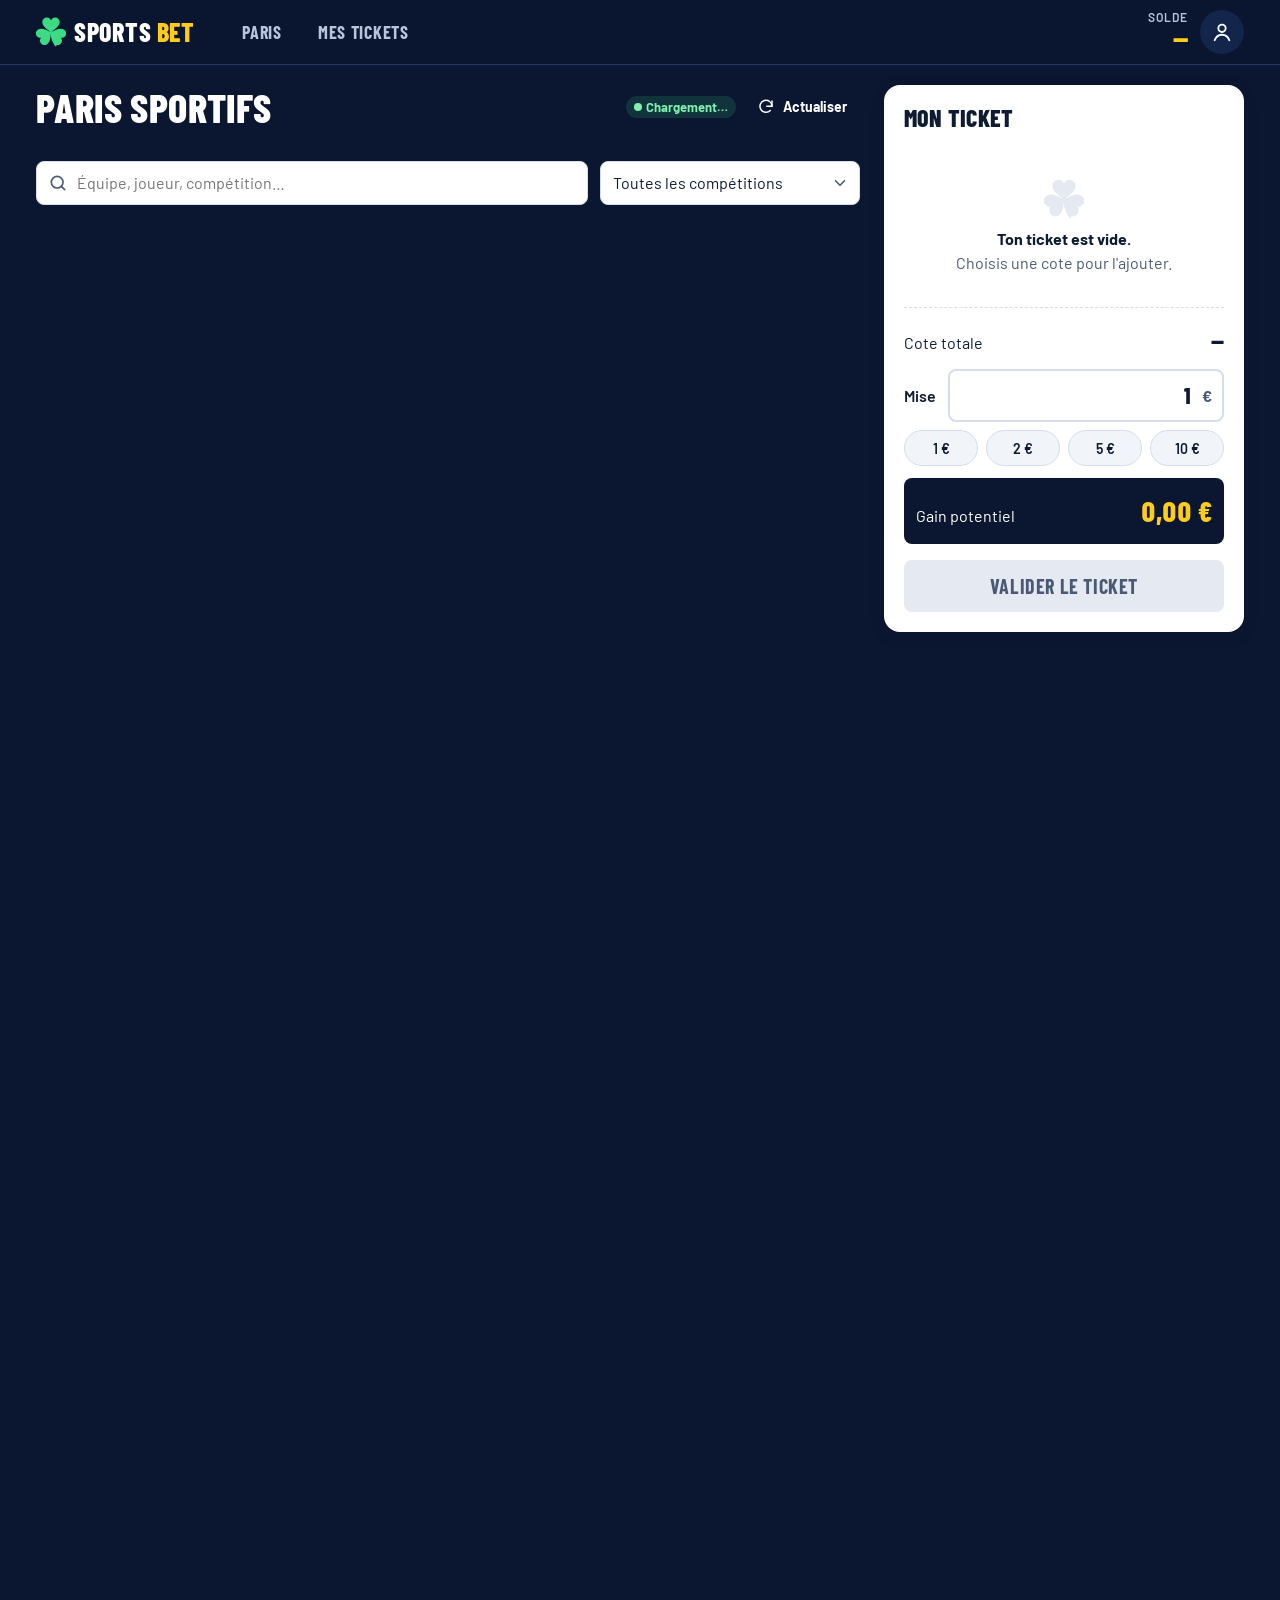
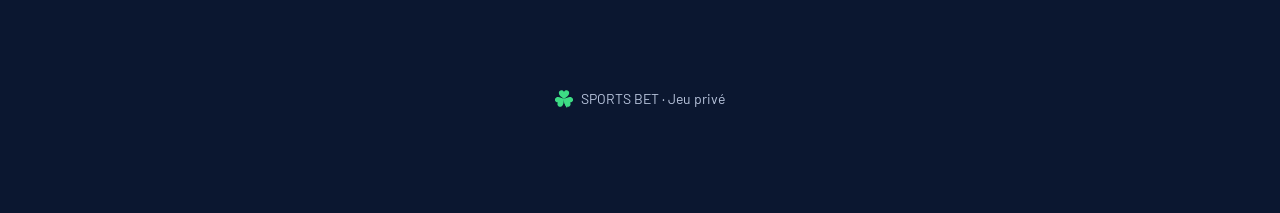
==== index.html @ 2eb3c8a2 "feat(ticket): célébration à l'ouverture d'un ticket gagnant - tampon « GAGNÉ » encré qui s'écrase su" ====
<!doctype html>
<html lang="fr">
<head>
<meta charset="utf-8">
<meta name="viewport" content="width=device-width,initial-scale=1,viewport-fit=cover">
<title>SPORTS BET</title>
<meta name="description" content="SPORTS BET : composez vos combinés, suivez vos tickets et imprimez-les.">
<meta name="theme-color" content="#0b1730">
<link rel="icon" href="favicon.svg" type="image/svg+xml">
<link rel="preload" href="assets/fonts/barlow-latin-400-normal.woff2" as="font" type="font/woff2" crossorigin>
<link rel="preload" href="assets/fonts/barlow-condensed-latin-800-normal.woff2" as="font" type="font/woff2" crossorigin>
<link rel="stylesheet" href="assets/css/tokens.css">
<link rel="stylesheet" href="assets/css/base.css">
<link rel="stylesheet" href="assets/css/components.css">
<link rel="stylesheet" href="assets/css/ticket.css">
<script type="module" src="assets/js/main.js"></script>
</head>
<body>
<svg width="0" height="0" class="sr-only" aria-hidden="true" focusable="false">
  <symbol id="i-trefle" viewBox="-52 -52 104 104">
    <g fill="currentColor">
      <path d="M0 0C-14-10-30-20-30-34C-30-44-22-50-15-50C-8-50-2-46 0-40C2-46 8-50 15-50C22-50 30-44 30-34C30-20 14-10 0 0Z"/>
      <path transform="rotate(120)" d="M0 0C-14-10-30-20-30-34C-30-44-22-50-15-50C-8-50-2-46 0-40C2-46 8-50 15-50C22-50 30-44 30-34C30-20 14-10 0 0Z"/>
      <path transform="rotate(-120)" d="M0 0C-14-10-30-20-30-34C-30-44-22-50-15-50C-8-50-2-46 0-40C2-46 8-50 15-50C22-50 30-44 30-34C30-20 14-10 0 0Z"/>
    </g>
    <path d="M0 0C2 14 6 30 16 46" fill="none" stroke="currentColor" stroke-width="7" stroke-linecap="round"/>
  </symbol>
  <symbol id="i-user" viewBox="0 0 24 24"><g fill="none" stroke="currentColor" stroke-width="2" stroke-linecap="round"><circle cx="12" cy="8" r="4"/><path d="M4 21c1.5-4 4.5-6 8-6s6.5 2 8 6"/></g></symbol>
  <symbol id="i-refresh" viewBox="0 0 24 24"><g fill="none" stroke="currentColor" stroke-width="2" stroke-linecap="round" stroke-linejoin="round"><path d="M20 11a8 8 0 1 0-2.3 5.7"/><path d="M20 4v7h-7"/></g></symbol>
  <symbol id="i-search" viewBox="0 0 24 24"><g fill="none" stroke="currentColor" stroke-width="2" stroke-linecap="round"><circle cx="11" cy="11" r="7"/><path d="m20 20-4-4"/></g></symbol>
  <symbol id="i-close" viewBox="0 0 24 24"><path d="M6 6l12 12M18 6 6 18" fill="none" stroke="currentColor" stroke-width="2.2" stroke-linecap="round"/></symbol>
  <symbol id="i-chevron" viewBox="0 0 24 24"><path d="m6 15 6-6 6 6" fill="none" stroke="currentColor" stroke-width="2.2" stroke-linecap="round" stroke-linejoin="round"/></symbol>
  <symbol id="i-ticket" viewBox="0 0 24 24"><g fill="none" stroke="currentColor" stroke-width="2" stroke-linejoin="round"><path d="M5 3h14v18l-2.3-1.5L14.3 21 12 19.5 9.7 21l-2.4-1.5L5 21z"/><path d="M8.5 8h7M8.5 12h7" stroke-linecap="round"/></g></symbol>
</svg>

<a class="skip-link" href="#contenu">Aller au contenu</a>

<header class="topbar">
  <div class="topbar__inner">
    <a class="brand" href="#paris" aria-label="SPORTS BET, accueil">
      <svg class="brand__mark" aria-hidden="true"><use href="#i-trefle"/></svg>
      <span class="brand__name">SPORTS<span> BET</span></span>
    </a>
    <nav class="tabs" aria-label="Sections">
      <a class="tabs__item" href="#paris" data-view-link="paris">Paris</a>
      <a class="tabs__item" href="#tickets" data-view-link="tickets">Mes tickets <span class="tabs__count num" id="ticket-count"></span></a>
    </nav>
    <div class="wallet">
      <div class="wallet__balance">
        <span class="wallet__label">Solde</span>
        <strong class="wallet__amount num" id="balance" aria-hidden="true">—</strong>
        <span class="sr-only" id="balance-live" aria-live="polite"></span>
      </div>
      <button class="icon-btn icon-btn--dark" id="open-account" type="button" aria-haspopup="dialog">
        <svg aria-hidden="true"><use href="#i-user"/></svg>
        <span class="sr-only">Mon compte</span>
      </button>
    </div>
  </div>
</header>

<main id="contenu" tabindex="-1">
  <section class="view view--paris" id="view-paris" data-view="paris" aria-labelledby="paris-title">
    <div class="catalog">
      <div class="catalog__head">
        <h1 id="paris-title">Paris sportifs</h1>
        <div class="freshness">
          <span class="badge badge--fresh" id="freshness" role="status">Chargement…</span>
          <button class="btn btn--ghost btn--sm" id="refresh" type="button">
            <svg aria-hidden="true"><use href="#i-refresh"/></svg><span>Actualiser</span>
          </button>
        </div>
      </div>

      <div class="chips" id="sport-chips" role="group" aria-label="Filtrer par sport"></div>

      <div class="filters">
        <label class="field field--search">
          <span class="sr-only">Rechercher une équipe ou une compétition</span>
          <svg aria-hidden="true"><use href="#i-search"/></svg>
          <input id="search" type="search" placeholder="Équipe, joueur, compétition…" autocomplete="off" enterkeyhint="search">
        </label>
        <label class="field field--select">
          <span class="sr-only">Compétition</span>
          <select id="competition"><option value="">Toutes les compétitions</option></select>
        </label>
      </div>

      <h2 class="sr-only">Matchs ouverts</h2>
      <p class="catalog__count" id="match-count" aria-live="polite"></p>
      <div class="match-list" id="matches" aria-busy="true"></div>
      <button class="btn btn--outline-light btn--block" id="more-matches" type="button" hidden>Afficher plus de matchs</button>
    </div>

    <aside class="slip surface" id="slip" aria-labelledby="slip-title" data-open="false">
      <button class="slip__handle" id="slip-handle" type="button" aria-expanded="false" aria-controls="slip-body">
        <span class="slip__handle-count num" id="slip-handle-count">0</span>
        <span class="slip__handle-text">Mon ticket</span>
        <span class="slip__handle-odd num" id="slip-handle-odd"></span>
        <svg class="slip__handle-chevron" aria-hidden="true"><use href="#i-chevron"/></svg>
      </button>
      <div class="slip__body" id="slip-body">
        <div class="slip__head">
          <h2 id="slip-title">Mon ticket</h2>
          <span class="slip__type" id="slip-type"></span>
          <button class="link-btn" id="slip-clear" type="button" hidden>Tout effacer</button>
        </div>
        <ul class="slip__picks" id="slip-picks"></ul>
        <div class="slip__empty" id="slip-empty">
          <svg aria-hidden="true"><use href="#i-trefle"/></svg>
          <p><strong>Ton ticket est vide.</strong><br>Choisis une cote pour l'ajouter.</p>
        </div>
        <div class="slip__totals">
          <div class="slip__row"><span>Cote totale</span><strong class="num" id="slip-odd">—</strong></div>
          <div class="stake">
            <label class="stake__label" for="stake">Mise</label>
            <div class="stake__input">
              <input id="stake" type="text" inputmode="decimal" autocomplete="off" value="1" aria-describedby="slip-reason">
              <span aria-hidden="true">€</span>
            </div>
            <div class="stake__quick" role="group" aria-label="Mise rapide">
              <button type="button" class="chip chip--sm" data-stake="1">1 €</button>
              <button type="button" class="chip chip--sm" data-stake="2">2 €</button>
              <button type="button" class="chip chip--sm" data-stake="5">5 €</button>
              <button type="button" class="chip chip--sm" data-stake="10">10 €</button>
            </div>
          </div>
          <div class="slip__row slip__row--gain"><span>Gain potentiel</span><strong class="num" id="slip-gain">0,00 €</strong></div>
        </div>
        <p class="slip__reason" id="slip-reason" aria-live="polite"></p>
        <button class="btn btn--primary btn--block btn--lg" id="validate" type="button" disabled>Valider le ticket</button>
      </div>
    </aside>
  </section>

  <section class="view view--tickets" id="view-tickets" data-view="tickets" aria-labelledby="tickets-title" hidden>
    <div class="tickets-head">
      <h1 id="tickets-title">Mes tickets</h1>
      <p class="tickets-summary num" id="tickets-summary"></p>
    </div>
    <div class="chips" id="ticket-filters" role="group" aria-label="Filtrer les tickets">
      <button type="button" class="chip" data-filter="PENDING" aria-pressed="false">En cours</button>
      <button type="button" class="chip" data-filter="WON" aria-pressed="false">Gagnés</button>
      <button type="button" class="chip" data-filter="LOST" aria-pressed="false">Perdus</button>
      <button type="button" class="chip" data-filter="ALL" aria-pressed="true">Tous</button>
    </div>
    <div class="ticket-list" id="history"></div>
  </section>
</main>

<footer class="footer">
  <svg aria-hidden="true"><use href="#i-trefle"/></svg>
  <p>SPORTS BET · Jeu privé</p>
</footer>

<div class="toasts" id="toasts" aria-live="polite"></div>

<dialog class="dialog" id="account-dialog" aria-labelledby="account-title">
  <div class="dialog__head">
    <h2 id="account-title">Mon compte</h2>
    <button class="icon-btn" type="button" data-close><svg aria-hidden="true"><use href="#i-close"/></svg><span class="sr-only">Fermer</span></button>
  </div>
  <div class="dialog__body">
    <div class="account-card">
      <span>Solde</span>
      <strong class="num" id="account-balance"></strong>
    </div>

    <form class="stack" id="player-form">
      <label class="label" for="player-name">Nom sur les tickets</label>
      <div class="inline-field">
        <input class="input" id="player-name" maxlength="24" autocomplete="nickname">
        <button class="btn btn--secondary" type="submit">Enregistrer</button>
      </div>
    </form>

    <form class="stack" id="credit-form">
      <label class="label" for="credit-amount">Ajouter du crédit</label>
      <div class="inline-field">
        <div class="stake__input stake__input--light">
          <input id="credit-amount" type="text" inputmode="decimal" value="10" autocomplete="off">
          <span aria-hidden="true">€</span>
        </div>
        <button class="btn btn--primary" type="submit">Créditer</button>
      </div>
      <p class="hint">Entre 0,10 € et 10 000 €.</p>
    </form>

    <section class="stack" aria-labelledby="backup-title">
      <h3 id="backup-title">Mes sauvegardes</h3>
      <p class="hint">Tes tickets sont enregistrés dans ce navigateur. Garde une copie pour les retrouver ailleurs ou après un effacement.</p>
      <div class="btn-row">
        <button class="btn btn--secondary" id="backup" type="button">Sauvegarder mes données</button>
        <label class="btn btn--secondary file-btn">Restaurer une sauvegarde<input id="restore" type="file" accept=".json,application/json"></label>
      </div>
    </section>

    <section class="stack" aria-labelledby="favorites-title">
      <h3 id="favorites-title" tabindex="-1">Mes favoris</h3>
      <ul class="fav-list" id="favorites-list"></ul>
    </section>

    <section class="stack" aria-labelledby="prefs-title">
      <h3 id="prefs-title">Préférences</h3>
      <label class="switch">
        <input type="checkbox" id="pref-sound">
        <span class="switch__track" aria-hidden="true"></span>
        <span>Son de l'imprimante</span>
      </label>
    </section>

    <section class="stack" aria-labelledby="tools-title">
      <h3 id="tools-title">Outils</h3>
      <div class="btn-row">
        <button class="btn btn--secondary" id="open-manage" type="button" aria-haspopup="dialog">Gestion des matchs</button>
        <button class="btn btn--danger-ghost" id="reset" type="button">Nouvelle session</button>
      </div>
    </section>

    <section class="stack" aria-labelledby="activity-title">
      <h3 id="activity-title">Activité</h3>
      <ul class="activity" id="activity"></ul>
    </section>
  </div>
</dialog>

<dialog class="dialog" id="manage-dialog" aria-labelledby="manage-title">
  <div class="dialog__head">
    <h2 id="manage-title">Gestion des matchs</h2>
    <button class="icon-btn" type="button" data-close><svg aria-hidden="true"><use href="#i-close"/></svg><span class="sr-only">Fermer</span></button>
  </div>
  <div class="dialog__body">
    <form class="stack" id="match-form">
      <h3>Ajouter un match</h3>
      <div class="form-grid">
        <label class="label">Sport
          <select class="input" id="match-sport">
            <option>Football</option><option>Rugby</option><option>Tennis</option><option>Basketball</option>
            <option>Handball</option><option>Volley-ball</option><option>Hockey sur glace</option><option>Baseball</option>
            <option>Football américain</option><option>Autre</option>
          </select>
        </label>
        <label class="label">Équipe à domicile<input class="input" id="match-home" required maxlength="60" autocomplete="off"></label>
        <label class="label">Équipe à l'extérieur<input class="input" id="match-away" required maxlength="60" autocomplete="off"></label>
      </div>
      <div class="form-grid form-grid--odds">
        <label class="label">Cote 1<input class="input num" id="match-odd-1" inputmode="decimal" value="2,00" required></label>
        <label class="label">Cote N<input class="input num" id="match-odd-n" inputmode="decimal" value="3,00" required></label>
        <label class="label">Cote 2<input class="input num" id="match-odd-2" inputmode="decimal" value="2,00" required></label>
      </div>
      <button class="btn btn--primary" type="submit">Ajouter le match</button>
    </form>

    <section class="stack" aria-labelledby="results-title">
      <h3 id="results-title">Résultats à saisir</h3>
      <p class="hint">Les matchs du catalogue sont réglés automatiquement. Seuls tes matchs ajoutés à la main apparaissent ici.</p>
      <div id="manual-results"></div>
    </section>
  </div>
</dialog>

<dialog class="dialog dialog--small" id="confirm-dialog" aria-labelledby="confirm-title" aria-describedby="confirm-text">
  <form method="dialog">
    <div class="dialog__body">
      <h2 id="confirm-title"></h2>
      <p id="confirm-text"></p>
    </div>
    <div class="dialog__foot">
      <button class="btn btn--secondary" value="cancel">Annuler</button>
      <button class="btn btn--primary" value="ok" id="confirm-ok"></button>
    </div>
  </form>
</dialog>

<dialog class="printer" id="printer" aria-labelledby="printer-title">
  <h2 class="sr-only" id="printer-title">Ticket</h2>
  <div class="printer__rays" aria-hidden="true"></div>
  <div class="printer__flash" aria-hidden="true"></div>
  <canvas class="printer__fx" id="printer-fx" aria-hidden="true"></canvas>
  <p class="sr-only" id="printer-win-live" aria-live="polite"></p>
  <div class="printer__bar">
    <button class="printer__sound" type="button" id="printer-sound" aria-pressed="false">
      <span class="printer__sound-icon" aria-hidden="true"></span><span class="printer__sound-label">Son</span>
    </button>
    <button class="printer__close" type="button" data-ticket-action="close">
      <svg aria-hidden="true"><use href="#i-close"/></svg><span>Fermer</span>
    </button>
  </div>
  <div class="win-banner" aria-hidden="true">
    <span class="win-banner__kicker">Ticket gagnant</span>
    <strong class="win-banner__amount num" id="printer-win-amount"></strong>
  </div>
  <div class="printer__stage">
    <div class="printer__machine" aria-hidden="true">
      <div class="printer__top"><span class="printer__led"></span><span class="printer__vents"></span><span class="printer__brand">SPORTS BET</span></div>
      <div class="printer__slot"></div>
    </div>
    <div class="printer__window">
      <div class="printer__paper" id="printer-paper"></div>
      <div class="printer__head" id="printer-head" aria-hidden="true"></div>
      <button class="win-stamp" type="button" id="printer-stamp" aria-label="Rejouer la célébration">Gagné<small class="num" id="printer-stamp-amount"></small></button>
    </div>
  </div>
  <p class="printer__skip">Touchez l'écran ou appuyez sur Échap pour passer</p>
  <div class="printer__actions" id="printer-actions">
    <button class="btn btn--accent" type="button" data-ticket-action="print">Imprimer</button>
    <button class="btn btn--outline-light" type="button" data-ticket-action="png">Image</button>
    <button class="btn btn--outline-light" type="button" data-ticket-action="pdf">PDF</button>
    <button class="btn btn--outline-light" type="button" data-ticket-action="share" hidden>Partager</button>
  </div>
</dialog>

<div class="print-root" id="print-root" aria-hidden="true"></div>
</body>
</html>
---- assets/css/tokens.css ----
@font-face { font-family: 'Barlow'; font-weight: 400; font-display: swap; src: url(../fonts/barlow-latin-400-normal.woff2) format('woff2'); unicode-range: U+0000-00FF, U+0131, U+0152-0153, U+02BB-02BC, U+02C6, U+02DA, U+02DC, U+0304, U+0308, U+0329, U+2000-206F, U+20AC, U+2122, U+2191, U+2193, U+2212, U+2215, U+FEFF, U+FFFD; }
@font-face { font-family: 'Barlow'; font-weight: 400; font-display: swap; src: url(../fonts/barlow-latin-ext-400-normal.woff2) format('woff2'); unicode-range: U+0100-02BA, U+02BD-02C5, U+02C7-02CC, U+02CE-02D7, U+02DD-02FF, U+1D00-1DBF, U+1E00-1E9F, U+1EF2-1EFF, U+2020, U+20A0-20AB, U+20AD-20C0, U+2113, U+2C60-2C7F, U+A720-A7FF; }
@font-face { font-family: 'Barlow'; font-weight: 600; font-display: swap; src: url(../fonts/barlow-latin-600-normal.woff2) format('woff2'); unicode-range: U+0000-00FF, U+0131, U+0152-0153, U+02BB-02BC, U+02C6, U+02DA, U+02DC, U+0304, U+0308, U+0329, U+2000-206F, U+20AC, U+2122, U+2191, U+2193, U+2212, U+2215, U+FEFF, U+FFFD; }
@font-face { font-family: 'Barlow'; font-weight: 600; font-display: swap; src: url(../fonts/barlow-latin-ext-600-normal.woff2) format('woff2'); unicode-range: U+0100-02BA, U+02BD-02C5, U+02C7-02CC, U+02CE-02D7, U+02DD-02FF, U+1D00-1DBF, U+1E00-1E9F, U+1EF2-1EFF, U+2020, U+20A0-20AB, U+20AD-20C0, U+2113, U+2C60-2C7F, U+A720-A7FF; }
@font-face { font-family: 'Barlow'; font-weight: 700; font-display: swap; src: url(../fonts/barlow-latin-700-normal.woff2) format('woff2'); unicode-range: U+0000-00FF, U+0131, U+0152-0153, U+02BB-02BC, U+02C6, U+02DA, U+02DC, U+0304, U+0308, U+0329, U+2000-206F, U+20AC, U+2122, U+2191, U+2193, U+2212, U+2215, U+FEFF, U+FFFD; }
@font-face { font-family: 'Barlow'; font-weight: 700; font-display: swap; src: url(../fonts/barlow-latin-ext-700-normal.woff2) format('woff2'); unicode-range: U+0100-02BA, U+02BD-02C5, U+02C7-02CC, U+02CE-02D7, U+02DD-02FF, U+1D00-1DBF, U+1E00-1E9F, U+1EF2-1EFF, U+2020, U+20A0-20AB, U+20AD-20C0, U+2113, U+2C60-2C7F, U+A720-A7FF; }
@font-face { font-family: 'Barlow Condensed'; font-weight: 700; font-display: swap; src: url(../fonts/barlow-condensed-latin-700-normal.woff2) format('woff2'); unicode-range: U+0000-00FF, U+0131, U+0152-0153, U+02BB-02BC, U+02C6, U+02DA, U+02DC, U+0304, U+0308, U+0329, U+2000-206F, U+20AC, U+2122, U+2191, U+2193, U+2212, U+2215, U+FEFF, U+FFFD; }
@font-face { font-family: 'Barlow Condensed'; font-weight: 700; font-display: swap; src: url(../fonts/barlow-condensed-latin-ext-700-normal.woff2) format('woff2'); unicode-range: U+0100-02BA, U+02BD-02C5, U+02C7-02CC, U+02CE-02D7, U+02DD-02FF, U+1D00-1DBF, U+1E00-1E9F, U+1EF2-1EFF, U+2020, U+20A0-20AB, U+20AD-20C0, U+2113, U+2C60-2C7F, U+A720-A7FF; }
@font-face { font-family: 'Barlow Condensed'; font-weight: 800; font-display: swap; src: url(../fonts/barlow-condensed-latin-800-normal.woff2) format('woff2'); unicode-range: U+0000-00FF, U+0131, U+0152-0153, U+02BB-02BC, U+02C6, U+02DA, U+02DC, U+0304, U+0308, U+0329, U+2000-206F, U+20AC, U+2122, U+2191, U+2193, U+2212, U+2215, U+FEFF, U+FFFD; }
@font-face { font-family: 'Barlow Condensed'; font-weight: 800; font-display: swap; src: url(../fonts/barlow-condensed-latin-ext-800-normal.woff2) format('woff2'); unicode-range: U+0100-02BA, U+02BD-02C5, U+02C7-02CC, U+02CE-02D7, U+02DD-02FF, U+1D00-1DBF, U+1E00-1E9F, U+1EF2-1EFF, U+2020, U+20A0-20AB, U+20AD-20C0, U+2113, U+2C60-2C7F, U+A720-A7FF; }

:root {
  --bg: #0b1730;
  --bg-raised: #13254a;
  --bg-line: #22386a;
  --surface: #ffffff;
  --surface-2: #f1f4f9;
  --surface-3: #e4e9f2;
  --border: #d5dcea;
  --text: #0d1b33;
  --text-muted: #4a5a74;
  --text-inverse: #ffffff;
  --text-inverse-muted: #b8c4dc;

  --primary: #1d5cff;
  --primary-hover: #0f47e0;
  --primary-soft: #e3ebff;
  --accent: #ffcc1a;
  --accent-hover: #ffd84d;
  --accent-ink: #0d1b33;
  --brand: #3ddc84;

  --success: #0b7a40;
  --success-soft: #dff5e8;
  --success-ink: #0b5c31;
  --danger: #c62f2f;
  --danger-soft: #fde2e2;
  --danger-ink: #9b1c1c;
  --warning: #f29d38;
  --warning-soft: #fff0d9;
  --warning-ink: #7a3d00;
  --void: #5b6678;
  --void-soft: #eceff3;
  --void-ink: #3d4757;
  --pending-soft: #e3ebff;
  --pending-ink: #173f9e;

  --paper: #fffdf4;
  --paper-ink: #111111;

  --font-display: 'Barlow Condensed', 'Arial Narrow', 'Roboto Condensed', 'Helvetica Neue', system-ui, sans-serif;
  --font-text: 'Barlow', system-ui, -apple-system, 'Segoe UI', Roboto, Arial, sans-serif;
  --font-mono: 'JetBrains Mono', ui-monospace, 'SF Mono', Menlo, Consolas, 'DejaVu Sans Mono', monospace;

  --s1: 4px;
  --s2: 8px;
  --s3: 12px;
  --s4: 16px;
  --s5: 20px;
  --s6: 24px;
  --s8: 32px;
  --s10: 40px;
  --s12: 48px;

  --r-sm: 8px;
  --r-md: 12px;
  --r-lg: 16px;
  --r-pill: 999px;

  --shadow-sm: 0 1px 2px rgb(11 23 48 / .08);
  --shadow-md: 0 4px 16px rgb(11 23 48 / .12);
  --shadow-lg: 0 16px 40px rgb(0 0 0 / .32);

  --t-fast: 150ms;
  --t-base: 200ms;
  --t-slow: 250ms;
  --ease: cubic-bezier(.2, .7, .3, 1);

  --tap: 44px;
  --header-h: 64px;
  --content-max: 1240px;
  --slip-w: 360px;
}
---- assets/css/base.css ----
*, *::before, *::after { box-sizing: border-box; }

html {
  -webkit-text-size-adjust: 100%;
  color-scheme: light;
  scroll-padding-top: calc(var(--header-h) + var(--s4));
}

body {
  margin: 0;
  min-height: 100vh;
  background: var(--bg);
  color: var(--text-inverse);
  font: 400 1rem/1.5 var(--font-text);
  -webkit-font-smoothing: antialiased;
  overflow-x: hidden;
}

h1, h2, h3 {
  margin: 0;
  font-family: var(--font-display);
  font-weight: 800;
  line-height: 1.1;
  letter-spacing: .01em;
}

p { margin: 0; }

button, input, select {
  font: inherit;
  color: inherit;
}

button { cursor: pointer; }
button:disabled { cursor: not-allowed; }

a { color: inherit; }

img, svg { display: block; max-width: 100%; }

:focus-visible {
  outline: 3px solid var(--accent);
  outline-offset: 2px;
}

.surface :focus-visible,
dialog :focus-visible {
  outline-color: var(--primary);
}

.sr-only {
  position: absolute;
  width: 1px;
  height: 1px;
  margin: -1px;
  padding: 0;
  overflow: hidden;
  clip: rect(0 0 0 0);
  white-space: nowrap;
  border: 0;
}

.skip-link {
  position: absolute;
  left: var(--s4);
  top: -100px;
  z-index: 100;
  padding: var(--s3) var(--s4);
  border-radius: var(--r-sm);
  background: var(--accent);
  color: var(--accent-ink);
  font-weight: 700;
  text-decoration: none;
}
.skip-link:focus { top: var(--s2); }

[hidden] { display: none !important; }

.num { font-variant-numeric: tabular-nums; }

@media (prefers-reduced-motion: reduce) {
  *, *::before, *::after {
    animation-duration: .01ms !important;
    animation-iteration-count: 1 !important;
    transition-duration: .01ms !important;
    scroll-behavior: auto !important;
  }
}
---- assets/css/components.css ----
/* ---------- Boutons ---------- */
.btn {
  display: inline-flex;
  align-items: center;
  justify-content: center;
  gap: var(--s2);
  min-height: var(--tap);
  padding: var(--s2) var(--s5);
  border: 1px solid transparent;
  border-radius: var(--r-sm);
  font-weight: 700;
  line-height: 1.2;
  text-align: center;
  text-decoration: none;
  transition: background-color var(--t-fast) var(--ease), border-color var(--t-fast) var(--ease), color var(--t-fast) var(--ease), transform var(--t-fast) var(--ease);
}
.btn:active:not(:disabled) { transform: scale(.98); }
.btn svg { width: 18px; height: 18px; flex: none; }
.btn--sm { min-height: 36px; padding: var(--s1) var(--s3); font-size: .875rem; }
.btn--lg { min-height: 52px; font-family: var(--font-display); font-size: 1.25rem; letter-spacing: .03em; text-transform: uppercase; }
.btn--block { width: 100%; }

.btn--primary { background: var(--primary); color: #fff; }
.btn--primary:hover:not(:disabled) { background: var(--primary-hover); }
.btn--primary:disabled { background: var(--surface-3); color: var(--text-muted); }

.btn--accent { background: var(--accent); color: var(--accent-ink); }
.btn--accent:hover { background: var(--accent-hover); }

.btn--secondary { background: var(--surface); border-color: var(--border); color: var(--text); }
.btn--secondary:hover { border-color: var(--primary); color: var(--primary); }

.btn--danger-ghost { background: transparent; border-color: var(--danger-soft); color: var(--danger); }
.btn--danger-ghost:hover { background: var(--danger-soft); }

.btn--ghost { background: transparent; color: var(--text-inverse); }
.btn--ghost:hover { background: var(--bg-raised); }

.btn--outline-light { background: transparent; border-color: var(--bg-line); color: var(--text-inverse); }
.btn--outline-light:hover { border-color: var(--text-inverse-muted); background: var(--bg-raised); }

.btn--ghost-light { background: transparent; color: var(--text-inverse-muted); }
.btn--ghost-light:hover { color: var(--text-inverse); }

.icon-btn {
  display: inline-grid;
  place-items: center;
  width: var(--tap);
  height: var(--tap);
  flex: none;
  border: 0;
  border-radius: var(--r-pill);
  background: transparent;
  color: var(--text-muted);
  transition: background-color var(--t-fast) var(--ease), color var(--t-fast) var(--ease);
}
.icon-btn svg { width: 22px; height: 22px; }
.icon-btn:hover { background: var(--surface-2); color: var(--text); }
.icon-btn--dark { background: var(--bg-raised); color: var(--text-inverse); }
.icon-btn--dark:hover { background: var(--bg-line); color: var(--text-inverse); }

.link-btn {
  min-height: var(--tap);
  padding: 0 var(--s2);
  border: 0;
  background: none;
  color: var(--primary);
  font-weight: 600;
  font-size: .875rem;
  text-decoration: underline;
  text-underline-offset: 3px;
}

/* ---------- Chips ---------- */
.chips {
  display: flex;
  gap: var(--s2);
  margin: 0 calc(-1 * var(--s4));
  padding: var(--s1) var(--s4) var(--s3);
  overflow-x: auto;
  scrollbar-width: none;
  scroll-snap-type: x proximity;
}
.chips::-webkit-scrollbar { display: none; }

.chip {
  display: inline-flex;
  align-items: center;
  gap: var(--s2);
  flex: none;
  min-height: var(--tap);
  padding: 0 var(--s4);
  border: 1px solid var(--bg-line);
  border-radius: var(--r-pill);
  background: var(--bg-raised);
  color: var(--text-inverse);
  font-weight: 600;
  white-space: nowrap;
  scroll-snap-align: start;
  transition: background-color var(--t-fast) var(--ease), border-color var(--t-fast) var(--ease), color var(--t-fast) var(--ease);
}
.chip:hover { border-color: var(--text-inverse-muted); }
.chip[aria-pressed="true"] { background: var(--text-inverse); border-color: var(--text-inverse); color: var(--bg); }
.chip__count { color: var(--text-inverse-muted); font-weight: 400; font-size: .875rem; }
.chip[aria-pressed="true"] .chip__count { color: var(--text-muted); }
.chip--sm { min-height: 36px; padding: 0 var(--s3); font-size: .875rem; }
.surface .chip { background: var(--surface-2); border-color: var(--border); color: var(--text); }
.surface .chip:hover { border-color: var(--primary); }

/* ---------- Badges ---------- */
.badge {
  display: inline-flex;
  align-items: center;
  gap: var(--s1);
  padding: 2px var(--s2);
  border-radius: var(--r-pill);
  font-size: .8125rem;
  font-weight: 700;
  line-height: 1.4;
  white-space: nowrap;
}
.badge::before { content: ''; width: 8px; height: 8px; border-radius: 50%; background: currentColor; }
.badge--fresh { background: rgb(61 220 132 / .14); color: #7ff0b0; }
.badge--late { background: rgb(242 157 56 / .16); color: #ffc27a; }
.badge--stale { background: rgb(255 92 92 / .18); color: #ffa3a3; }
.badge--error { background: rgb(255 92 92 / .18); color: #ffa3a3; }

.status {
  display: inline-flex;
  align-items: center;
  padding: 2px var(--s2);
  border-radius: var(--r-sm);
  font-family: var(--font-display);
  font-size: .875rem;
  font-weight: 800;
  letter-spacing: .06em;
  text-transform: uppercase;
}
.status--PENDING { background: var(--pending-soft); color: var(--pending-ink); }
.status--WON { background: var(--success-soft); color: var(--success-ink); }
.status--LOST { background: var(--danger-soft); color: var(--danger-ink); }
.status--VOID { background: var(--void-soft); color: var(--void-ink); }

/* ---------- Champs ---------- */
.field { position: relative; display: block; }
.field--search svg { position: absolute; left: var(--s3); top: 50%; width: 20px; height: 20px; transform: translateY(-50%); color: var(--text-muted); pointer-events: none; }
.field input, .field select, .input {
  width: 100%;
  min-height: var(--tap);
  padding: var(--s2) var(--s3);
  border: 1px solid var(--border);
  border-radius: var(--r-sm);
  background: var(--surface);
  color: var(--text);
}
.field--search input { padding-left: 40px; }
.field select, select.input { appearance: none; padding-right: 36px; background: var(--surface) url("data:image/svg+xml,%3Csvg xmlns='http://www.w3.org/2000/svg' viewBox='0 0 24 24'%3E%3Cpath d='m6 9 6 6 6-6' fill='none' stroke='%234a5a74' stroke-width='2.2' stroke-linecap='round' stroke-linejoin='round'/%3E%3C/svg%3E") right 10px center / 18px no-repeat; }
.input:focus, .field input:focus, .field select:focus { border-color: var(--primary); }
.label { display: grid; gap: var(--s1); font-size: .875rem; font-weight: 600; color: var(--text); }
.hint { font-size: .875rem; color: var(--text-muted); }

.switch { display: inline-flex; align-items: center; gap: var(--s3); min-height: var(--tap); cursor: pointer; font-weight: 600; }
.switch input { position: absolute; opacity: 0; width: 1px; height: 1px; }
.switch__track { position: relative; width: 44px; height: 26px; flex: none; border-radius: var(--r-pill); background: var(--surface-3); box-shadow: inset 0 0 0 1px #7d8aa3; transition: background-color var(--t-fast) var(--ease); }
.switch__track::after { content: ''; position: absolute; left: 3px; top: 3px; width: 20px; height: 20px; border-radius: 50%; background: #fff; box-shadow: var(--shadow-sm); transition: transform var(--t-base) var(--ease); }
.switch input:checked + .switch__track { background: var(--primary); }
.switch input:checked + .switch__track::after { transform: translateX(18px); }
.switch input:focus-visible + .switch__track { outline: 3px solid var(--primary); outline-offset: 2px; }

/* ---------- En-tête ---------- */
.topbar {
  position: sticky;
  top: 0;
  z-index: 20;
  background: rgb(11 23 48 / .92);
  backdrop-filter: blur(10px);
  border-bottom: 1px solid var(--bg-line);
}
.topbar__inner {
  display: flex;
  align-items: center;
  gap: var(--s4);
  max-width: var(--content-max);
  min-height: var(--header-h);
  margin: 0 auto;
  padding: var(--s2) var(--s4);
}
.brand { display: inline-flex; align-items: center; gap: var(--s2); min-height: var(--tap); color: var(--text-inverse); text-decoration: none; }
.brand__mark { width: 30px; height: 30px; color: var(--brand); transition: transform var(--t-slow) var(--ease); }
.brand:hover .brand__mark { transform: rotate(-12deg); }
.brand__name { font-family: var(--font-display); font-size: 1.625rem; font-weight: 800; letter-spacing: .02em; line-height: 1; }
.brand__name span { color: var(--accent); }

.tabs { display: flex; gap: var(--s1); margin-left: var(--s4); }
.tabs__item {
  display: inline-flex;
  align-items: center;
  gap: var(--s2);
  min-height: var(--tap);
  padding: 0 var(--s4);
  border-radius: var(--r-sm);
  color: var(--text-inverse-muted);
  font-family: var(--font-display);
  font-size: 1.125rem;
  font-weight: 700;
  letter-spacing: .04em;
  text-transform: uppercase;
  text-decoration: none;
  transition: color var(--t-fast) var(--ease), background-color var(--t-fast) var(--ease);
}
.tabs__item:hover { color: var(--text-inverse); }
.tabs__item[aria-current="page"] { color: var(--text-inverse); box-shadow: inset 0 -3px 0 var(--accent); border-radius: var(--r-sm) var(--r-sm) 0 0; }
.tabs__count:not(:empty) { min-width: 22px; padding: 0 6px; border-radius: var(--r-pill); background: var(--bg-line); color: var(--text-inverse); font-family: var(--font-text); font-size: .75rem; letter-spacing: 0; line-height: 22px; text-align: center; }

.wallet { display: flex; align-items: center; gap: var(--s3); margin-left: auto; }
.wallet__balance { display: grid; justify-items: end; line-height: 1.1; }
.wallet__label { font-size: .75rem; font-weight: 600; letter-spacing: .08em; text-transform: uppercase; color: var(--text-inverse-muted); }
.wallet__amount { font-family: var(--font-display); font-size: 1.625rem; font-weight: 800; color: var(--accent); }
.wallet__amount.is-up { animation: pulse-up var(--t-slow) var(--ease) 2; }
.wallet__amount.is-down { animation: pulse-down var(--t-slow) var(--ease) 2; }
@keyframes pulse-up { 50% { transform: scale(1.08); color: #7ff0b0; } }
@keyframes pulse-down { 50% { transform: scale(.94); color: #fff; } }

/* ---------- Mise en page ---------- */
main { display: block; max-width: var(--content-max); margin: 0 auto; padding: var(--s5) var(--s4) var(--s12); }
main:focus { outline: none; }
.view--paris { display: grid; grid-template-columns: minmax(0, 1fr) var(--slip-w); gap: var(--s6); align-items: start; }

.catalog__head { display: flex; flex-wrap: wrap; align-items: center; justify-content: space-between; gap: var(--s3); margin-bottom: var(--s4); }
.catalog__head h1, .tickets-head h1 { font-size: clamp(1.75rem, 5vw, 2.5rem); text-transform: uppercase; }
.freshness { display: flex; flex-wrap: wrap; align-items: center; gap: var(--s2); min-width: 0; }
.freshness .badge { white-space: normal; }
.filters { display: grid; grid-template-columns: minmax(0, 1fr) minmax(0, 260px); gap: var(--s3); margin-bottom: var(--s3); }
.catalog__count { min-height: 1.5em; margin-bottom: var(--s3); font-size: .875rem; color: var(--text-inverse-muted); }

/* ---------- Carte match ---------- */
.match-list { display: grid; gap: var(--s3); margin-bottom: var(--s4); }
.match-list[aria-busy="true"] { min-height: 150vh; }
.match {
  display: grid;
  grid-template-columns: minmax(0, 1fr) auto;
  align-items: center;
  gap: var(--s3) var(--s5);
  padding: var(--s4) var(--s5);
  border-radius: var(--r-md);
  background: var(--surface);
  color: var(--text);
  box-shadow: var(--shadow-sm);
}
.match__meta { display: flex; flex-wrap: wrap; align-items: center; gap: var(--s1) var(--s2); margin-bottom: var(--s1); font-size: .8125rem; color: var(--text-muted); }
.match__sport { font-weight: 700; color: var(--text); }
.match__close { font-weight: 600; }
.match__close--soon { color: var(--danger-ink); }
.match__teams { display: grid; gap: 2px; font-family: var(--font-display); font-size: 1.3125rem; font-weight: 700; letter-spacing: .01em; overflow-wrap: anywhere; }
.match__market { display: inline-block; margin-top: var(--s1); padding: 1px var(--s2); border-radius: var(--r-sm); background: var(--surface-2); font-size: .8125rem; font-weight: 600; color: var(--text-muted); }

.odds { display: grid; grid-auto-flow: column; grid-auto-columns: 76px; gap: var(--s2); }
.odd {
  display: grid;
  align-content: center;
  justify-items: center;
  gap: 2px;
  min-height: 56px;
  padding: var(--s1) var(--s2);
  border: 1px solid var(--border);
  border-radius: var(--r-sm);
  background: var(--surface-2);
  color: var(--text);
  transition: background-color var(--t-fast) var(--ease), border-color var(--t-fast) var(--ease), transform var(--t-fast) var(--ease), box-shadow var(--t-fast) var(--ease);
}
.odd:hover:not(:disabled) { border-color: var(--primary); background: var(--primary-soft); }
.odd:active:not(:disabled) { transform: scale(.96); }
.odd__label { max-width: 100%; overflow: hidden; font-size: .8125rem; font-weight: 600; color: var(--text-muted); text-overflow: ellipsis; white-space: nowrap; }
.odd__value { font-family: var(--font-display); font-size: 1.3125rem; font-weight: 800; line-height: 1; }
.odd[aria-pressed="true"] { border-color: #d9a900; background: var(--accent); box-shadow: 0 0 0 2px var(--accent), 0 4px 12px rgb(255 204 26 / .35); }
.odd[aria-pressed="true"] .odd__label { color: var(--accent-ink); }
.odd:disabled { opacity: .5; }

.more { grid-column: 1 / -1; }
.more summary {
  display: inline-flex;
  align-items: center;
  gap: var(--s2);
  min-height: var(--tap);
  padding: 0 var(--s4);
  border: 1px solid var(--border);
  border-radius: var(--r-sm);
  color: var(--primary);
  font-weight: 700;
  cursor: pointer;
  list-style: none;
}
.more summary::-webkit-details-marker { display: none; }
.more summary::after { content: ''; width: 8px; height: 8px; border: solid currentColor; border-width: 0 2px 2px 0; transform: rotate(45deg) translateY(-2px); transition: transform var(--t-fast) var(--ease); }
.more[open] summary::after { transform: rotate(-135deg) translateY(-2px); }
.odds--list { grid-auto-flow: row; grid-template-columns: repeat(auto-fill, minmax(150px, 1fr)); margin-top: var(--s3); }
.odds--list .odd { grid-template-columns: minmax(0, 1fr) auto; justify-items: start; gap: var(--s2); min-height: var(--tap); padding: var(--s2) var(--s3); }
.odds--list .odd__label { white-space: normal; text-align: left; color: var(--text); }
.odds--list .odd__value { font-size: 1.125rem; }

.more--markets > summary { color: var(--text); background: var(--surface-2); border-color: var(--surface-2); }
.more--markets > summary:hover { border-color: var(--primary); }
.markets { display: grid; gap: var(--s4); margin-top: var(--s3); padding-top: var(--s3); border-top: 1px solid var(--surface-3); }
.market { display: grid; gap: var(--s2); }
.market .odds--list { margin-top: 0; }
.market__title { margin: 0; font-family: var(--font-display); font-size: 1.0625rem; font-weight: 700; letter-spacing: .02em; color: var(--text); }
details.market > summary {
  display: flex;
  align-items: center;
  gap: var(--s2);
  min-height: var(--tap);
  padding: 0 var(--s3);
  border: 1px solid var(--border);
  border-radius: var(--r-sm);
  cursor: pointer;
  list-style: none;
}
details.market > summary::-webkit-details-marker { display: none; }
details.market > summary::after { content: ''; width: 8px; height: 8px; margin-left: var(--s2); border: solid var(--text-muted); border-width: 0 2px 2px 0; transform: rotate(45deg) translateY(-2px); transition: transform var(--t-fast) var(--ease); }
details.market[open] > summary::after { transform: rotate(-135deg) translateY(-2px); }
details.market > summary:hover { border-color: var(--primary); }
.market__count { margin-left: auto; font-family: var(--font-text); font-size: .8125rem; font-weight: 600; color: var(--text-muted); }

.match--skeleton { min-height: 104px; }
.skeleton { display: block; border-radius: var(--r-sm); background: linear-gradient(90deg, var(--surface-2) 0%, var(--surface-3) 50%, var(--surface-2) 100%) 0 0 / 200% 100%; animation: shimmer 1.2s linear infinite; }
@keyframes shimmer { to { background-position: -200% 0; } }

.empty-state { display: grid; justify-items: center; gap: var(--s3); padding: var(--s10) var(--s5); border: 1px dashed var(--bg-line); border-radius: var(--r-md); color: var(--text-inverse-muted); text-align: center; }
.empty-state svg { width: 48px; height: 48px; color: var(--bg-line); }
.empty-state strong { color: var(--text-inverse); font-size: 1.125rem; }

/* ---------- Favoris ---------- */
.match__top { display: flex; align-items: center; gap: var(--s1); margin-bottom: var(--s1); }
.match__top .match__meta { margin-bottom: 0; }
.star {
  position: relative;
  display: inline-grid;
  place-items: center;
  flex: none;
  width: 36px;
  height: 36px;
  margin: -8px 0 -8px -9px;
  border: 0;
  border-radius: 50%;
  background: transparent;
  color: #7d8aa3;
  transition: color var(--t-fast) var(--ease), background-color var(--t-fast) var(--ease);
}
.star::after { content: ''; position: absolute; inset: -4px; }
.star svg { width: 20px; height: 20px; fill: none; stroke: currentColor; stroke-width: 1.8; stroke-linejoin: round; transition: transform var(--t-base) var(--ease); }
.star:hover, .star[aria-expanded="true"] { background: var(--surface-2); color: #b88a00; }
.star:active svg { transform: scale(.8); }
.star[data-on="true"] { color: #b88a00; }
.star[data-on="true"] svg { fill: var(--accent); stroke: #b88a00; animation: star-pop var(--t-slow) var(--ease); }
@keyframes star-pop { 50% { transform: scale(1.3) rotate(12deg); } }
.match--fav { box-shadow: inset 4px 0 0 var(--accent), var(--shadow-sm); }

.fav-panel { grid-column: 1 / -1; display: flex; flex-wrap: wrap; align-items: center; gap: var(--s2); padding: var(--s3); border-radius: var(--r-sm); background: var(--surface-2); animation: slide-in var(--t-slow) var(--ease); }
.fav-panel__label { margin-right: var(--s1); font-size: .75rem; font-weight: 700; letter-spacing: .08em; text-transform: uppercase; color: var(--text-muted); }
.fav-chip {
  display: inline-flex;
  align-items: center;
  gap: 6px;
  min-height: 40px;
  padding: 0 var(--s3);
  border: 1px solid var(--border);
  border-radius: var(--r-pill);
  background: var(--surface);
  color: var(--text);
  font-weight: 600;
  transition: background-color var(--t-fast) var(--ease), border-color var(--t-fast) var(--ease);
}
.fav-chip:hover { border-color: #d9a900; }
.fav-chip svg { width: 16px; height: 16px; fill: none; stroke: currentColor; stroke-width: 2; stroke-linejoin: round; }
.fav-chip[aria-pressed="true"] { border-color: #d9a900; background: var(--accent); color: var(--accent-ink); }
.fav-chip[aria-pressed="true"] svg { fill: currentColor; }
.chip--fav svg { width: 16px; height: 16px; fill: var(--accent); }
.chip--fav[aria-pressed="true"] svg { fill: #b88a00; }

.fav-list { display: grid; margin: 0; padding: 0; list-style: none; }
.fav-item { display: flex; align-items: center; justify-content: space-between; gap: var(--s2); padding: var(--s1) 0; border-bottom: 1px solid var(--surface-3); }
.fav-item:last-child { border: 0; }
.fav-item small { display: block; font-size: .8125rem; color: var(--text-muted); }

/* ---------- Panier ---------- */
.slip {
  position: sticky;
  top: calc(var(--header-h) + var(--s4));
  max-height: calc(100vh - var(--header-h) - var(--s8));
  overflow: auto;
  border-radius: var(--r-lg);
  background: var(--surface);
  color: var(--text);
  box-shadow: var(--shadow-md);
}
.slip__handle { display: none; }
.slip__body { display: grid; gap: var(--s4); padding: var(--s5); }
.slip__head { display: flex; align-items: center; gap: var(--s2); }
.slip__head h2 { font-size: 1.5rem; text-transform: uppercase; }
.slip__type { padding: 2px var(--s2); border-radius: var(--r-sm); background: var(--bg); color: var(--text-inverse); font-family: var(--font-display); font-size: .875rem; font-weight: 700; letter-spacing: .05em; text-transform: uppercase; }
.slip__type:empty { display: none; }
.slip__head .link-btn { margin-left: auto; }

.slip__picks { display: grid; gap: var(--s2); margin: 0; padding: 0; list-style: none; }
.slip-pick {
  display: grid;
  grid-template-columns: minmax(0, 1fr) auto auto;
  align-items: center;
  gap: var(--s1) var(--s2);
  padding: var(--s3);
  border-radius: var(--r-sm);
  background: var(--surface-2);
  animation: slide-in var(--t-slow) var(--ease);
}
@keyframes slide-in { from { opacity: 0; transform: translateY(-6px); } }
.slip-pick__match { font-size: .8125rem; color: var(--text-muted); overflow-wrap: anywhere; }
.slip-pick__choice { font-weight: 700; overflow-wrap: anywhere; }
.slip-pick__odd { grid-row: 1 / 3; grid-column: 2; font-family: var(--font-display); font-size: 1.25rem; font-weight: 800; }
.slip-pick .icon-btn { grid-row: 1 / 3; grid-column: 3; width: 36px; height: 36px; margin-right: -6px; }
.slip-pick .icon-btn svg { width: 18px; height: 18px; }
.slip-pick--closed { background: var(--danger-soft); }
.slip-pick--closed .slip-pick__odd { font-family: var(--font-text); font-size: .8125rem; font-weight: 700; color: var(--danger-ink); text-transform: uppercase; }

.slip__empty { display: grid; justify-items: center; gap: var(--s2); padding: var(--s4) 0; color: var(--text-muted); text-align: center; }
.slip__empty svg { width: 40px; height: 40px; color: var(--surface-3); }
.slip__empty strong { color: var(--text); }

.slip__totals { display: grid; gap: var(--s3); padding-top: var(--s4); border-top: 1px dashed var(--border); }
.slip__row { display: flex; align-items: baseline; justify-content: space-between; gap: var(--s3); }
.slip__row strong { font-family: var(--font-display); font-size: 1.375rem; font-weight: 800; }
.slip__row--gain { padding: var(--s3); border-radius: var(--r-sm); background: var(--bg); color: var(--text-inverse); }
.slip__row--gain strong { color: var(--accent); font-size: 1.75rem; }

.stake { display: grid; grid-template-columns: auto minmax(0, 1fr); align-items: center; gap: var(--s2) var(--s3); }
.stake__label { font-weight: 600; }
.stake__input { position: relative; }
.stake__input input {
  width: 100%;
  min-height: var(--tap);
  padding: var(--s2) 32px var(--s2) var(--s3);
  border: 2px solid var(--border);
  border-radius: var(--r-sm);
  background: var(--surface);
  color: var(--text);
  font-family: var(--font-display);
  font-size: 1.375rem;
  font-weight: 800;
  text-align: right;
}
.stake__input input:focus { border-color: var(--primary); }
.stake__input span { position: absolute; right: var(--s3); top: 50%; transform: translateY(-50%); font-weight: 700; color: var(--text-muted); }
.stake__quick { grid-column: 1 / -1; display: grid; grid-template-columns: repeat(4, 1fr); gap: var(--s2); }
.stake__quick .chip { justify-content: center; padding: 0; }
.stake__quick .chip[aria-pressed="true"] { background: var(--bg); border-color: var(--bg); color: var(--text-inverse); }
.stake__input--light input { font-size: 1.125rem; }

.slip__reason { min-height: 1.4em; font-size: .875rem; font-weight: 600; color: var(--warning-ink); }
.slip__reason:empty { display: none; }

/* ---------- Tickets ---------- */
.tickets-head { display: flex; flex-wrap: wrap; align-items: baseline; justify-content: space-between; gap: var(--s2) var(--s4); margin-bottom: var(--s4); }
.tickets-summary { color: var(--text-inverse-muted); }
.tickets-summary strong { color: var(--text-inverse); }
.ticket-list { display: grid; grid-template-columns: repeat(auto-fill, minmax(min(100%, 360px), 1fr)); gap: var(--s4); margin-top: var(--s2); }
.ticket-card { display: grid; grid-template-rows: auto 1fr auto; overflow: hidden; border-radius: var(--r-md); background: var(--surface); color: var(--text); box-shadow: var(--shadow-sm); }
.ticket-card__head { display: flex; flex-wrap: wrap; align-items: center; gap: var(--s2); padding: var(--s4) var(--s4) var(--s3); }
.ticket-card__type { font-family: var(--font-display); font-weight: 700; text-transform: uppercase; letter-spacing: .04em; }
.ticket-card__date { margin-left: auto; font-size: .8125rem; color: var(--text-muted); }
.ticket-card__picks { display: grid; gap: var(--s2); margin: 0; padding: 0 var(--s4) var(--s3); list-style: none; }
.ticket-card__pick { display: grid; grid-template-columns: 20px minmax(0, 1fr) auto; gap: var(--s2); font-size: .9375rem; }
.ticket-card__pick small { display: block; color: var(--text-muted); font-size: .8125rem; }
.verdict { width: 20px; height: 20px; margin-top: 2px; border-radius: 50%; display: grid; place-items: center; font-size: .6875rem; font-weight: 800; }
.verdict--WON { background: var(--success); color: #fff; }
.verdict--LOST { background: var(--danger); color: #fff; }
.verdict--VOID { background: var(--void); color: #fff; }
.verdict--PENDING { border: 2px solid var(--surface-3); }
.ticket-card__foot { display: grid; grid-template-columns: repeat(3, auto) 1fr; align-items: end; gap: var(--s2) var(--s4); padding: var(--s3) var(--s4); border-top: 1px dashed var(--border); background: var(--surface-2); }
.kv { display: grid; gap: 0; margin: 0; }
.kv dt { font-size: .75rem; font-weight: 600; letter-spacing: .04em; text-transform: uppercase; color: var(--text-muted); }
.kv dd { margin: 0; font-family: var(--font-display); font-size: 1.125rem; font-weight: 800; }
.kv--gain dd { color: var(--success-ink); }
.ticket-card[data-status="LOST"] .kv--gain dd { color: var(--text-muted); text-decoration: line-through; }
.ticket-card__foot .btn { justify-self: end; }
.ticket-card__id { font-family: var(--font-mono); font-size: .75rem; color: var(--text-muted); }

/* ---------- Dialogs ---------- */
.dialog {
  width: min(560px, calc(100vw - var(--s8)));
  max-height: min(90vh, 900px);
  padding: 0;
  border: 0;
  border-radius: var(--r-lg);
  background: var(--surface);
  color: var(--text);
  box-shadow: var(--shadow-lg);
}
.dialog::backdrop { background: rgb(5 12 26 / .7); backdrop-filter: blur(2px); }
.dialog[open] { animation: dialog-in var(--t-slow) var(--ease); }
@keyframes dialog-in { from { opacity: 0; transform: translateY(12px) scale(.98); } }
.dialog__head { position: sticky; top: 0; z-index: 1; display: flex; align-items: center; justify-content: space-between; gap: var(--s3); padding: var(--s4) var(--s4) var(--s3) var(--s5); background: var(--surface); border-bottom: 1px solid var(--surface-3); }
.dialog__head h2 { font-size: 1.5rem; text-transform: uppercase; }
.dialog__body { display: grid; gap: var(--s6); padding: var(--s5); }
.dialog__body h3 { font-size: 1.125rem; text-transform: uppercase; }
.dialog__foot { display: flex; justify-content: flex-end; gap: var(--s2); padding: 0 var(--s5) var(--s5); }
.dialog--small { width: min(420px, calc(100vw - var(--s8))); }
.dialog--small .dialog__body { gap: var(--s3); }
.dialog--small h2 { font-size: 1.5rem; }

.stack { display: grid; gap: var(--s2); }
.inline-field { display: flex; gap: var(--s2); }
.inline-field > :first-child { flex: 1; min-width: 0; }
.btn-row { display: flex; flex-wrap: wrap; gap: var(--s2); }
.file-btn { position: relative; overflow: hidden; }
.file-btn input { position: absolute; inset: 0; opacity: 0; cursor: pointer; }
.file-btn:focus-within { outline: 3px solid var(--primary); outline-offset: 2px; }
.form-grid { display: grid; grid-template-columns: repeat(3, minmax(0, 1fr)); gap: var(--s3); }

.account-card { display: flex; align-items: baseline; justify-content: space-between; padding: var(--s4) var(--s5); border-radius: var(--r-md); background: var(--bg); color: var(--text-inverse-muted); font-weight: 600; text-transform: uppercase; letter-spacing: .06em; font-size: .8125rem; }
.account-card strong { font-family: var(--font-display); font-size: 2rem; color: var(--accent); letter-spacing: 0; }

.activity { display: grid; margin: 0; padding: 0; list-style: none; }
.activity li { display: grid; grid-template-columns: minmax(0, 1fr) auto; gap: 0 var(--s3); padding: var(--s2) 0; border-bottom: 1px solid var(--surface-3); }
.activity li:last-child { border: 0; }
.activity small { color: var(--text-muted); font-size: .8125rem; }
.activity strong { text-align: right; }
.activity .plus { color: var(--success-ink); }

.result-row { display: grid; grid-template-columns: minmax(0, 1fr) 200px; align-items: center; gap: var(--s3); padding: var(--s2) 0; border-bottom: 1px solid var(--surface-3); }
.result-row:last-child { border: 0; }

/* ---------- Toasts ---------- */
.toasts { position: fixed; left: 50%; bottom: calc(var(--s5) + env(safe-area-inset-bottom)); z-index: 60; display: grid; gap: var(--s2); width: min(440px, calc(100vw - var(--s8))); transform: translateX(-50%); pointer-events: none; }
.toast { display: flex; align-items: center; gap: var(--s3); padding: var(--s3) var(--s4); border-radius: var(--r-md); background: var(--text-inverse); color: var(--text); box-shadow: var(--shadow-lg); font-weight: 600; pointer-events: auto; animation: toast-in var(--t-slow) var(--ease); }
.toast::before { content: ''; width: 10px; height: 10px; flex: none; border-radius: 50%; background: var(--primary); }
.toast--success::before { background: var(--success); }
.toast--error::before { background: var(--danger); }
.toast.is-leaving { animation: toast-out var(--t-base) var(--ease) forwards; }
@keyframes toast-in { from { opacity: 0; transform: translateY(12px); } }
@keyframes toast-out { to { opacity: 0; transform: translateY(8px); } }

.toast__action { margin-left: auto; min-height: 36px; padding: 0 var(--s3); border: 0; border-radius: var(--r-sm); background: var(--bg); color: var(--accent); font-weight: 800; }
.toast__action:hover { background: var(--bg-raised); }

.ticket-card--new-win { box-shadow: 0 0 0 2px var(--accent), 0 0 28px rgb(255 204 26 / .35); animation: new-win-glow 2.4s ease-in-out infinite; }
@keyframes new-win-glow { 50% { box-shadow: 0 0 0 2px var(--accent), 0 0 44px rgb(255 204 26 / .6); } }
.ticket-card__new { padding: 2px var(--s2); border-radius: var(--r-sm); background: var(--accent); color: var(--accent-ink); font-family: var(--font-display); font-size: .875rem; font-weight: 800; letter-spacing: .04em; text-transform: uppercase; }
.tabs__item[data-new-win]::after { content: ''; width: 9px; height: 9px; margin-left: -4px; border-radius: 50%; background: var(--accent); box-shadow: 0 0 10px var(--accent); animation: dot-pulse 1.2s ease-in-out infinite; }
@keyframes dot-pulse { 50% { opacity: .35; } }

/* ---------- Pied ---------- */
.footer { display: flex; align-items: center; justify-content: center; gap: var(--s2); padding: var(--s6) var(--s4) calc(var(--s8) + 72px); color: var(--text-inverse-muted); font-size: .875rem; }
.footer svg { width: 18px; height: 18px; color: var(--brand); }

/* ---------- Responsive ---------- */
@media (max-width: 1080px) {
  .match { grid-template-columns: 1fr; }
  .odds { grid-auto-columns: 1fr; }
}

@media (max-width: 900px) {
  :root { --header-h: 108px; }
  .topbar__inner { flex-wrap: wrap; gap: 0 var(--s3); padding-bottom: 0; }
  .tabs { order: 3; width: 100%; margin: 0; }
  .tabs__item { flex: 1; justify-content: center; }
  .view--paris { grid-template-columns: minmax(0, 1fr); }

  .slip {
    position: fixed;
    left: 0;
    right: 0;
    bottom: 0;
    top: auto;
    z-index: 30;
    max-height: 88vh;
    border-radius: var(--r-lg) var(--r-lg) 0 0;
    box-shadow: 0 -8px 32px rgb(0 0 0 / .35);
    overflow: hidden;
    display: grid;
    grid-template-rows: auto minmax(0, 1fr);
    transition: transform var(--t-slow) var(--ease);
  }
  .slip[data-empty="true"] { transform: translateY(100%); }
  .slip__handle {
    display: flex;
    align-items: center;
    gap: var(--s3);
    width: 100%;
    min-height: 60px;
    padding: var(--s2) var(--s5) calc(var(--s2) + env(safe-area-inset-bottom));
    border: 0;
    background: var(--bg-raised);
    color: var(--text-inverse);
    font-family: var(--font-display);
    font-size: 1.25rem;
    font-weight: 800;
    text-transform: uppercase;
    letter-spacing: .03em;
  }
  .slip__handle-count { display: grid; place-items: center; min-width: 28px; height: 28px; padding: 0 6px; border-radius: var(--r-pill); background: var(--accent); color: var(--accent-ink); font-size: 1rem; }
  .slip__handle-odd { margin-left: auto; color: var(--accent); }
  .slip__handle-chevron { width: 22px; height: 22px; transition: transform var(--t-base) var(--ease); }
  .slip[data-open="true"] .slip__handle-chevron { transform: rotate(180deg); }
  .slip[data-open="false"] .slip__body { display: none; }
  .slip__body { overflow: auto; padding-bottom: calc(var(--s5) + env(safe-area-inset-bottom)); }
  .slip__head h2 { display: none; }
}

@media (max-width: 600px) {
  main { padding-top: var(--s4); }
  .brand__name { font-size: 1.375rem; }
  .brand__mark { width: 26px; height: 26px; }
  .wallet__amount { font-size: 1.375rem; }
  .filters { grid-template-columns: 1fr; }
  #refresh span { position: absolute; width: 1px; height: 1px; overflow: hidden; clip: rect(0 0 0 0); }
  #refresh { min-width: var(--tap); min-height: var(--tap); }
  .catalog__head { flex-wrap: nowrap; align-items: flex-start; flex-direction: column; }
  .match { padding: var(--s3) var(--s4); }
  .match__teams { font-size: 1.1875rem; }
  .form-grid { grid-template-columns: 1fr; }
  .form-grid--odds { grid-template-columns: repeat(3, minmax(0, 1fr)); }
  .result-row { grid-template-columns: 1fr; }
  .ticket-card__foot { grid-template-columns: repeat(3, auto); }
  .ticket-card__foot .btn { grid-column: 1 / -1; justify-self: stretch; }
  .dialog { width: 100vw; max-width: 100vw; max-height: 100dvh; margin: auto 0 0; border-radius: var(--r-lg) var(--r-lg) 0 0; }
  .dialog--small { margin: auto; width: calc(100vw - var(--s8)); border-radius: var(--r-lg); }
  .inline-field { flex-wrap: wrap; }
}
---- assets/css/ticket.css ----
.printer {
  width: 100vw;
  max-width: 100vw;
  height: 100dvh;
  max-height: 100dvh;
  margin: 0;
  padding: 0 var(--s4) 0;
  border: 0;
  background: radial-gradient(120% 70% at 50% 0%, #1d3263 0%, var(--bg) 62%);
  color: var(--text-inverse);
  overflow-y: auto;
  overscroll-behavior: contain;
}
.printer[open] { display: flex; flex-direction: column; align-items: center; }
.printer::backdrop { background: var(--bg); }

/* ---------- Barre haute : son + fermer ---------- */
.printer__bar {
  position: sticky;
  top: 0;
  z-index: 5;
  display: flex;
  justify-content: space-between;
  align-items: center;
  width: calc(100% + var(--s8));
  margin: 0 calc(-1 * var(--s4));
  padding: var(--s3) var(--s4);
  background: linear-gradient(to bottom, rgb(11 23 48 / .9) 60%, transparent);
}
.printer__close, .printer__sound {
  display: inline-flex;
  align-items: center;
  gap: var(--s2);
  min-height: var(--tap);
  padding: 0 var(--s4);
  border: 1px solid rgb(255 255 255 / .22);
  border-radius: var(--r-pill);
  background: rgb(255 255 255 / .1);
  color: var(--text-inverse);
  font-weight: 700;
  backdrop-filter: blur(6px);
  transition: background-color var(--t-fast) var(--ease), border-color var(--t-fast) var(--ease), transform var(--t-fast) var(--ease);
}
.printer__close:hover, .printer__sound:hover { background: rgb(255 255 255 / .2); border-color: rgb(255 255 255 / .45); }
.printer__close:active, .printer__sound:active { transform: scale(.96); }
.printer__close svg { width: 18px; height: 18px; }
.printer__sound { color: var(--text-inverse-muted); font-weight: 600; }
.printer__sound[aria-pressed="true"] { color: var(--accent); border-color: rgb(255 204 26 / .5); }
.printer__sound-icon { width: 18px; height: 18px; background: currentColor; mask: url("data:image/svg+xml,%3Csvg xmlns='http://www.w3.org/2000/svg' viewBox='0 0 24 24'%3E%3Cpath d='M4 9h4l5-4v14l-5-4H4z'/%3E%3C/svg%3E") center / contain no-repeat; }
.printer__sound[aria-pressed="true"] .printer__sound-icon { mask-image: url("data:image/svg+xml,%3Csvg xmlns='http://www.w3.org/2000/svg' viewBox='0 0 24 24'%3E%3Cpath d='M4 9h4l5-4v14l-5-4H4z'/%3E%3Cpath d='M16 8.5a5 5 0 0 1 0 7M18.5 6a8.5 8.5 0 0 1 0 12' fill='none' stroke='%23000' stroke-width='2' stroke-linecap='round'/%3E%3C/svg%3E"); }

/* ---------- Imprimante ---------- */
.printer__stage { width: min(380px, 100%); margin-top: var(--s2); }
.printer__machine {
  position: relative;
  z-index: 2;
  height: 104px;
  border-radius: 22px 22px 14px 14px;
  background: linear-gradient(180deg, #3a4a76 0%, #26325a 55%, #1c2545 100%);
  box-shadow: 0 2px 0 #52639a inset, 0 -2px 0 #141b33 inset, 0 20px 34px rgb(0 0 0 / .5);
}
.printer__top { display: flex; align-items: center; gap: var(--s3); padding: var(--s4) var(--s5); }
.printer__led { width: 10px; height: 10px; border-radius: 50%; background: var(--brand); box-shadow: 0 0 10px var(--brand); }
.printer__vents { width: 54px; height: 10px; background: repeating-linear-gradient(90deg, #141b33 0 3px, transparent 3px 7px); border-radius: 2px; opacity: .8; }
.printer__brand { margin-left: auto; font-family: var(--font-display); font-weight: 800; letter-spacing: .14em; color: #93a3cf; }
.printer__slot {
  position: absolute;
  left: 18px;
  right: 18px;
  bottom: 18px;
  height: 12px;
  border-radius: 6px;
  background: linear-gradient(#000, #0b1020);
  box-shadow: inset 0 3px 5px #000, 0 1px 0 #5a6ba3;
}
.printer[data-state="printing"] .printer__machine { animation: buzz 90ms linear infinite; }
.printer[data-state="printing"] .printer__led { animation: led 260ms steps(2) infinite; }
@keyframes buzz { 25% { transform: translate(.5px, .3px); } 75% { transform: translate(-.5px, -.2px); } }
@keyframes led { 50% { opacity: .25; } }

/* ---------- Papier ---------- */
.printer__window { position: relative; z-index: 1; margin: -24px 28px 0; }
.printer__window::before {
  content: '';
  position: absolute;
  inset: 0 0 auto;
  z-index: 2;
  height: 22px;
  background: linear-gradient(rgb(0 0 0 / .45), transparent);
  pointer-events: none;
}
.printer__paper { transform-origin: 50% 0; filter: drop-shadow(0 6px 10px rgb(0 0 0 / .3)); }
.printer[data-state="printing"] .printer__paper { clip-path: inset(0 0 100% 0); }
.printer[data-state="done"] .printer__paper { animation: paper-tear 700ms var(--ease) forwards; }
.ticket-svg { display: block; width: 100%; height: auto; }

/* Bande d'encre fraîche : les dernières lignes imprimées apparaissent pâles puis foncent. */
.printer__head {
  position: absolute;
  inset: 0 0 auto;
  z-index: 1;
  height: 30px;
  opacity: 0;
  pointer-events: none;
  background: linear-gradient(to bottom, rgb(255 253 244 / 0) 0%, rgb(255 253 244 / .82) 92%, rgb(120 110 90 / .35) 100%);
  box-shadow: 0 7px 9px -5px rgb(0 0 0 / .55);
}
.printer[data-state="printing"] .printer__head { opacity: 1; }

@keyframes paper-tear {
  0% { transform: translateY(0); }
  10% { transform: translateY(-6px); }
  22% { transform: translateY(2px); }
  60% { transform: translateY(24px) rotate(-1.6deg); }
  100% { transform: translateY(16px) rotate(-.9deg); filter: drop-shadow(0 24px 28px rgb(0 0 0 / .55)); }
}

.printer__skip { margin: var(--s5) 0 0; color: var(--text-inverse-muted); font-size: .875rem; }
.printer:not([data-state="printing"]) .printer__skip { display: none; }

/* ---------- Actions ---------- */
.printer__actions {
  position: sticky;
  bottom: 0;
  z-index: 4;
  display: grid;
  grid-template-columns: repeat(auto-fit, minmax(120px, 1fr));
  gap: var(--s2);
  width: min(560px, 100%);
  margin-top: auto;
  padding: var(--s8) 0 calc(var(--s5) + env(safe-area-inset-bottom));
  background: linear-gradient(to top, var(--bg) 72%, transparent);
}
.printer[data-state="printing"] .printer__actions { visibility: hidden; }
.printer[data-state="done"] .printer__actions { animation: fade-up var(--t-slow) var(--ease) 450ms both; }
@keyframes fade-up { from { opacity: 0; transform: translateY(8px); } }

.printer__stage { position: relative; z-index: 1; }

/* ---------- Ticket gagnant ---------- */
.printer__rays, .printer__flash, .printer__fx { position: fixed; pointer-events: none; }
.printer__rays {
  left: 50%;
  top: 46%;
  z-index: 0;
  width: 170vmax;
  height: 170vmax;
  opacity: 0;
  background: repeating-conic-gradient(from 0deg, rgb(255 204 26 / .2) 0deg 7deg, transparent 7deg 18deg);
  -webkit-mask-image: radial-gradient(circle, #000 0%, rgb(0 0 0 / .6) 22%, transparent 55%);
  mask-image: radial-gradient(circle, #000 0%, rgb(0 0 0 / .6) 22%, transparent 55%);
  transform: translate(-50%, -50%);
  transition: opacity 900ms var(--ease);
}
.printer[data-win] .printer__rays { opacity: 1; animation: rays 40s linear infinite; }
.printer[data-win-stage="intro"] .printer__rays { opacity: .25; }
@keyframes rays { to { transform: translate(-50%, -50%) rotate(360deg); } }

.printer__flash { inset: 0; z-index: 7; background: radial-gradient(circle at 50% 45%, #fff 0%, rgb(255 236 160 / .9) 30%, transparent 70%); opacity: 0; }
.printer[data-win-stage="party"] .printer__flash { animation: flash 650ms var(--ease) both; }
@keyframes flash { 0% { opacity: .85; } 100% { opacity: 0; } }

.printer__fx { inset: 0; z-index: 6; width: 100vw; height: 100vh; }

.printer[data-win] .printer__machine, .printer[data-win] .printer__window::before, .printer[data-win] .printer__head { display: none; }
.printer[data-win] .printer__window { margin-top: var(--s4); }
.printer[data-win] .printer__paper { animation: none; filter: drop-shadow(0 0 32px rgb(255 204 26 / .35)) drop-shadow(0 22px 28px rgb(0 0 0 / .5)); }
.printer[data-win-stage="party"] .printer__paper { animation: impact 420ms cubic-bezier(.3, 1.6, .5, 1); }
@keyframes impact {
  0% { transform: translateY(0) scale(1); }
  18% { transform: translateY(10px) scale(.975) rotate(.6deg); }
  45% { transform: translateY(-4px) scale(1.01) rotate(-.4deg); }
  100% { transform: none; }
}

.win-banner { display: none; position: relative; z-index: 2; text-align: center; margin-top: var(--s2); }
.printer[data-win] .win-banner { display: grid; justify-items: center; gap: 2px; }
.win-banner__kicker { font-family: var(--font-display); font-size: 1rem; font-weight: 800; letter-spacing: .32em; text-transform: uppercase; color: var(--brand); }
.win-banner__amount {
  font-family: var(--font-display);
  font-size: clamp(3rem, 14vw, 4.75rem);
  font-weight: 800;
  line-height: 1;
  background: linear-gradient(180deg, #fff6c2 0%, #ffd84d 45%, #f2a900 100%);
  -webkit-background-clip: text;
  background-clip: text;
  color: transparent;
  filter: drop-shadow(0 0 22px rgb(255 204 26 / .55)) drop-shadow(0 4px 0 #8a5a00);
}
.printer[data-win-stage="intro"] .win-banner, .printer[data-win-stage="slam"] .win-banner { opacity: 0; transform: translateY(-14px) scale(.9); }
.printer[data-win-stage="party"] .win-banner { animation: banner-in 700ms cubic-bezier(.2, 1.5, .4, 1) both; }
@keyframes banner-in { from { opacity: 0; transform: translateY(-18px) scale(.7); } }

.win-stamp {
  position: absolute;
  z-index: 3;
  left: 50%;
  top: 34%;
  display: none;
  padding: 10px 26px 8px;
  border: 0;
  border-radius: 14px;
  background: transparent;
  color: #0e8a49;
  box-shadow: inset 0 0 0 5px currentColor, inset 0 0 0 9px transparent, inset 0 0 0 11px currentColor;
  font-family: var(--font-display);
  font-size: clamp(2.75rem, 13vw, 4.25rem);
  font-weight: 800;
  letter-spacing: .08em;
  line-height: 1;
  text-transform: uppercase;
  mix-blend-mode: multiply;
  opacity: .94;
  cursor: pointer;
  transform: translate(-50%, -50%) rotate(-14deg);
  -webkit-mask-image: url("data:image/svg+xml,%3Csvg xmlns='http://www.w3.org/2000/svg' width='240' height='240'%3E%3Cfilter id='n'%3E%3CfeTurbulence type='fractalNoise' baseFrequency='.09' numOctaves='4' seed='7'/%3E%3CfeColorMatrix values='0 0 0 0 0 0 0 0 0 0 0 0 0 0 0 0 0 0 -5 3.9'/%3E%3C/filter%3E%3Crect width='100%25' height='100%25' filter='url(%23n)'/%3E%3C/svg%3E");
  mask-image: url("data:image/svg+xml,%3Csvg xmlns='http://www.w3.org/2000/svg' width='240' height='240'%3E%3Cfilter id='n'%3E%3CfeTurbulence type='fractalNoise' baseFrequency='.09' numOctaves='4' seed='7'/%3E%3CfeColorMatrix values='0 0 0 0 0 0 0 0 0 0 0 0 0 0 0 0 0 0 -5 3.9'/%3E%3C/filter%3E%3Crect width='100%25' height='100%25' filter='url(%23n)'/%3E%3C/svg%3E");
}
.win-stamp small { display: block; margin-top: 6px; font-size: .34em; letter-spacing: .1em; }
.win-stamp:focus-visible { outline: 3px solid var(--accent); outline-offset: 6px; mix-blend-mode: normal; -webkit-mask-image: none; mask-image: none; }
.printer[data-win] .win-stamp { display: block; }
.printer[data-win-stage="intro"] .win-stamp { opacity: 0; }
.printer[data-win-stage="slam"] .win-stamp, .printer[data-win-stage="party"] .win-stamp { animation: stamp-slam 420ms cubic-bezier(.5, 0, .75, .4) both; }
@keyframes stamp-slam {
  0% { opacity: 0; transform: translate(-50%, -50%) rotate(-4deg) scale(3.2); }
  75% { opacity: .95; transform: translate(-50%, -50%) rotate(-14deg) scale(.92); }
  88% { transform: translate(-50%, -50%) rotate(-14deg) scale(1.04); }
  100% { opacity: .9; transform: translate(-50%, -50%) rotate(-14deg) scale(1); }
}
.printer[data-win-stage="party"] .printer__window::after {
  content: '';
  position: absolute;
  left: 50%;
  top: 34%;
  z-index: 2;
  width: 240px;
  height: 240px;
  border: 4px solid rgb(255 204 26 / .8);
  border-radius: 50%;
  pointer-events: none;
  animation: shock 700ms var(--ease) both;
}
@keyframes shock {
  from { opacity: 1; transform: translate(-50%, -50%) scale(.3); }
  to { opacity: 0; transform: translate(-50%, -50%) scale(2.4); border-width: 1px; }
}

.print-root { display: none; }

@media (max-width: 600px) {
  .printer__actions { grid-template-columns: 1fr 1fr; }
}

@media (prefers-reduced-motion: reduce) {
  .printer[data-state="done"] .printer__paper { animation: none; transform: translateY(16px) rotate(-.9deg); }
}

@media print {
  html, body { background: #fff !important; }
  body > *:not(.print-root) { display: none !important; }
  .print-root { display: block !important; width: 80mm; margin: 0 auto; }
  .print-root .ticket-svg { width: 80mm; height: auto; }
}
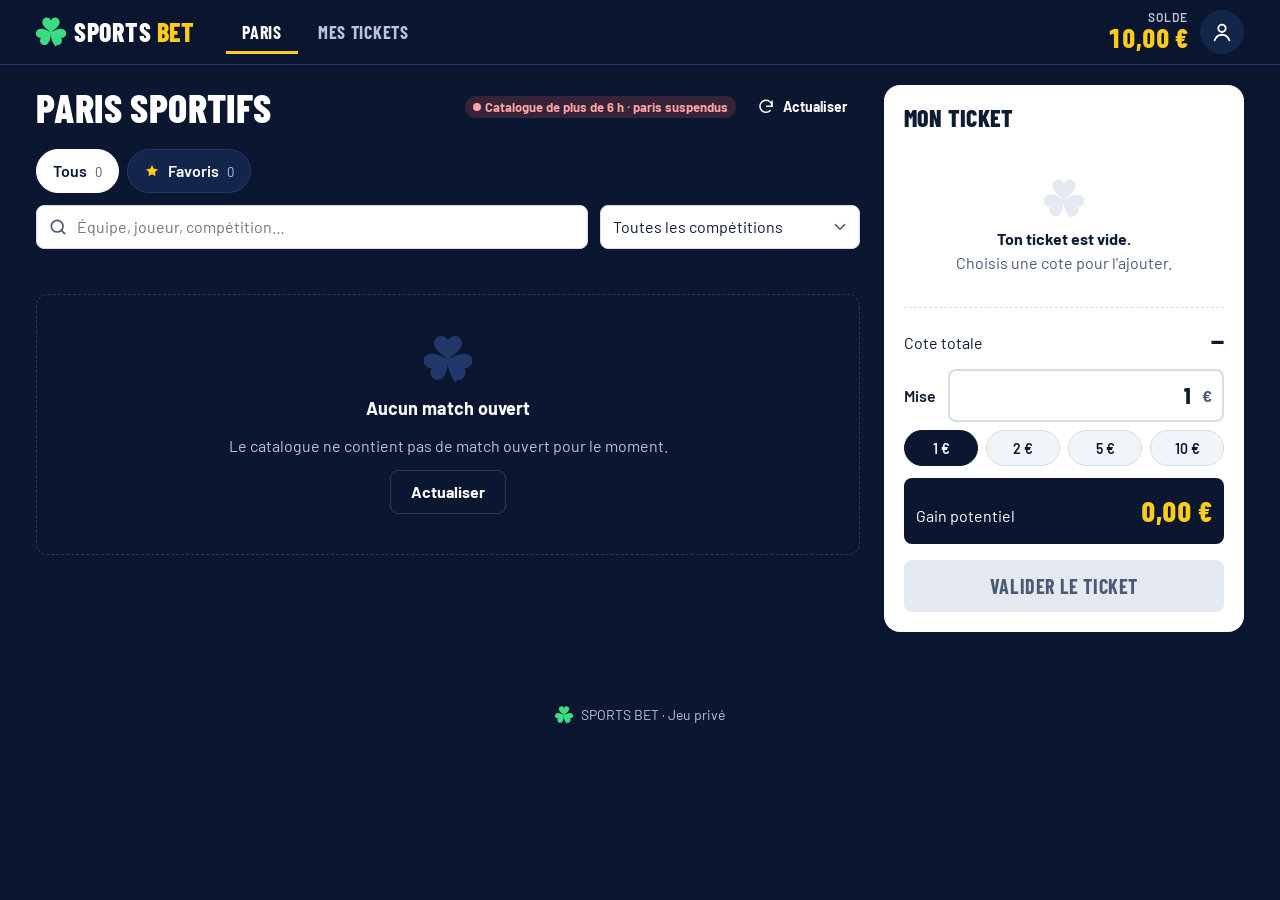
==== commit d3517d84: "feat(ticket): tampon GAGNÉ dans une zone dédiée et bouton Rejouer - le layout d'un ticket gagné rése" ====
--- a/index.html
+++ b/index.html
@@ -298,7 +298,10 @@
     <div class="printer__window">
       <div class="printer__paper" id="printer-paper"></div>
       <div class="printer__head" id="printer-head" aria-hidden="true"></div>
-      <button class="win-stamp" type="button" id="printer-stamp" aria-label="Rejouer la célébration">Gagné<small class="num" id="printer-stamp-amount"></small></button>
+      <button class="win-stamp" type="button" id="printer-stamp" tabindex="-1" aria-hidden="true"></button>
+      <button class="win-replay" type="button" id="printer-replay">
+        <svg aria-hidden="true"><use href="#i-refresh"/></svg><span>Rejouer</span><span class="sr-only"> la célébration</span>
+      </button>
     </div>
   </div>
   <p class="printer__skip">Touchez l'écran ou appuyez sur Échap pour passer</p>
--- a/assets/css/components.css
+++ b/assets/css/components.css
@@ -537,15 +537,6 @@
 .toast.is-leaving { animation: toast-out var(--t-base) var(--ease) forwards; }
 @keyframes toast-in { from { opacity: 0; transform: translateY(12px); } }
 @keyframes toast-out { to { opacity: 0; transform: translateY(8px); } }
-
-.toast__action { margin-left: auto; min-height: 36px; padding: 0 var(--s3); border: 0; border-radius: var(--r-sm); background: var(--bg); color: var(--accent); font-weight: 800; }
-.toast__action:hover { background: var(--bg-raised); }
-
-.ticket-card--new-win { box-shadow: 0 0 0 2px var(--accent), 0 0 28px rgb(255 204 26 / .35); animation: new-win-glow 2.4s ease-in-out infinite; }
-@keyframes new-win-glow { 50% { box-shadow: 0 0 0 2px var(--accent), 0 0 44px rgb(255 204 26 / .6); } }
-.ticket-card__new { padding: 2px var(--s2); border-radius: var(--r-sm); background: var(--accent); color: var(--accent-ink); font-family: var(--font-display); font-size: .875rem; font-weight: 800; letter-spacing: .04em; text-transform: uppercase; }
-.tabs__item[data-new-win]::after { content: ''; width: 9px; height: 9px; margin-left: -4px; border-radius: 50%; background: var(--accent); box-shadow: 0 0 10px var(--accent); animation: dot-pulse 1.2s ease-in-out infinite; }
-@keyframes dot-pulse { 50% { opacity: .35; } }
 
 /* ---------- Pied ---------- */
 .footer { display: flex; align-items: center; justify-content: center; gap: var(--s2); padding: var(--s6) var(--s4) calc(var(--s8) + 72px); color: var(--text-inverse-muted); font-size: .875rem; }
--- a/assets/css/ticket.css
+++ b/assets/css/ticket.css
@@ -194,44 +194,61 @@
 .win-stamp {
   position: absolute;
   z-index: 3;
-  left: 50%;
-  top: 34%;
+  left: var(--stamp-x, 50%);
+  top: var(--stamp-y, 30%);
   display: none;
-  padding: 10px 26px 8px;
+  width: var(--stamp-w, 72%);
+  padding: 0;
   border: 0;
-  border-radius: 14px;
   background: transparent;
-  color: #0e8a49;
-  box-shadow: inset 0 0 0 5px currentColor, inset 0 0 0 9px transparent, inset 0 0 0 11px currentColor;
-  font-family: var(--font-display);
-  font-size: clamp(2.75rem, 13vw, 4.25rem);
-  font-weight: 800;
-  letter-spacing: .08em;
-  line-height: 1;
-  text-transform: uppercase;
   mix-blend-mode: multiply;
-  opacity: .94;
   cursor: pointer;
-  transform: translate(-50%, -50%) rotate(-14deg);
+  transform: translate(-50%, -50%);
   -webkit-mask-image: url("data:image/svg+xml,%3Csvg xmlns='http://www.w3.org/2000/svg' width='240' height='240'%3E%3Cfilter id='n'%3E%3CfeTurbulence type='fractalNoise' baseFrequency='.09' numOctaves='4' seed='7'/%3E%3CfeColorMatrix values='0 0 0 0 0 0 0 0 0 0 0 0 0 0 0 0 0 0 -5 3.9'/%3E%3C/filter%3E%3Crect width='100%25' height='100%25' filter='url(%23n)'/%3E%3C/svg%3E");
   mask-image: url("data:image/svg+xml,%3Csvg xmlns='http://www.w3.org/2000/svg' width='240' height='240'%3E%3Cfilter id='n'%3E%3CfeTurbulence type='fractalNoise' baseFrequency='.09' numOctaves='4' seed='7'/%3E%3CfeColorMatrix values='0 0 0 0 0 0 0 0 0 0 0 0 0 0 0 0 0 0 -5 3.9'/%3E%3C/filter%3E%3Crect width='100%25' height='100%25' filter='url(%23n)'/%3E%3C/svg%3E");
 }
-.win-stamp small { display: block; margin-top: 6px; font-size: .34em; letter-spacing: .1em; }
-.win-stamp:focus-visible { outline: 3px solid var(--accent); outline-offset: 6px; mix-blend-mode: normal; -webkit-mask-image: none; mask-image: none; }
-.printer[data-win] .win-stamp { display: block; }
+.win-stamp svg { display: block; width: 100%; height: auto; overflow: visible; }
+.printer[data-win] .win-stamp:not(:empty) { display: block; }
 .printer[data-win-stage="intro"] .win-stamp { opacity: 0; }
 .printer[data-win-stage="slam"] .win-stamp, .printer[data-win-stage="party"] .win-stamp { animation: stamp-slam 420ms cubic-bezier(.5, 0, .75, .4) both; }
 @keyframes stamp-slam {
-  0% { opacity: 0; transform: translate(-50%, -50%) rotate(-4deg) scale(3.2); }
-  75% { opacity: .95; transform: translate(-50%, -50%) rotate(-14deg) scale(.92); }
-  88% { transform: translate(-50%, -50%) rotate(-14deg) scale(1.04); }
-  100% { opacity: .9; transform: translate(-50%, -50%) rotate(-14deg) scale(1); }
-}
+  0% { opacity: 0; transform: translate(-50%, -50%) rotate(9deg) scale(3); }
+  75% { opacity: 1; transform: translate(-50%, -50%) rotate(0) scale(.92); }
+  88% { transform: translate(-50%, -50%) scale(1.04); }
+  100% { opacity: 1; transform: translate(-50%, -50%) scale(1); }
+}
+
+.win-replay {
+  position: absolute;
+  z-index: 4;
+  top: 10px;
+  right: 10px;
+  display: none;
+  align-items: center;
+  gap: 6px;
+  min-height: 40px;
+  padding: 0 14px;
+  border: 1px solid rgb(255 204 26 / .55);
+  border-radius: var(--r-pill);
+  background: rgb(11 23 48 / .9);
+  color: var(--accent);
+  font-weight: 700;
+  box-shadow: 0 4px 14px rgb(0 0 0 / .35);
+  transition: transform var(--t-fast) var(--ease), background-color var(--t-fast) var(--ease);
+}
+.win-replay svg { width: 16px; height: 16px; transition: transform var(--t-slow) var(--ease); }
+.win-replay:hover { background: var(--bg); }
+.win-replay:hover svg { transform: rotate(-200deg); }
+.win-replay:active { transform: scale(.95); }
+.printer[data-win] .win-replay { display: inline-flex; }
+.printer[data-win-stage="intro"] .win-replay, .printer[data-win-stage="slam"] .win-replay { opacity: 0; }
+.printer[data-win-stage="party"] .win-replay { animation: fade-up var(--t-slow) var(--ease) 1.2s both; }
+
 .printer[data-win-stage="party"] .printer__window::after {
   content: '';
   position: absolute;
   left: 50%;
-  top: 34%;
+  top: var(--stamp-y, 30%);
   z-index: 2;
   width: 240px;
   height: 240px;
@@ -249,6 +266,7 @@
 
 @media (max-width: 600px) {
   .printer__actions { grid-template-columns: 1fr 1fr; }
+  .win-replay { top: 8px; right: 8px; min-height: 36px; padding: 0 12px; font-size: .875rem; }
 }
 
 @media (prefers-reduced-motion: reduce) {
